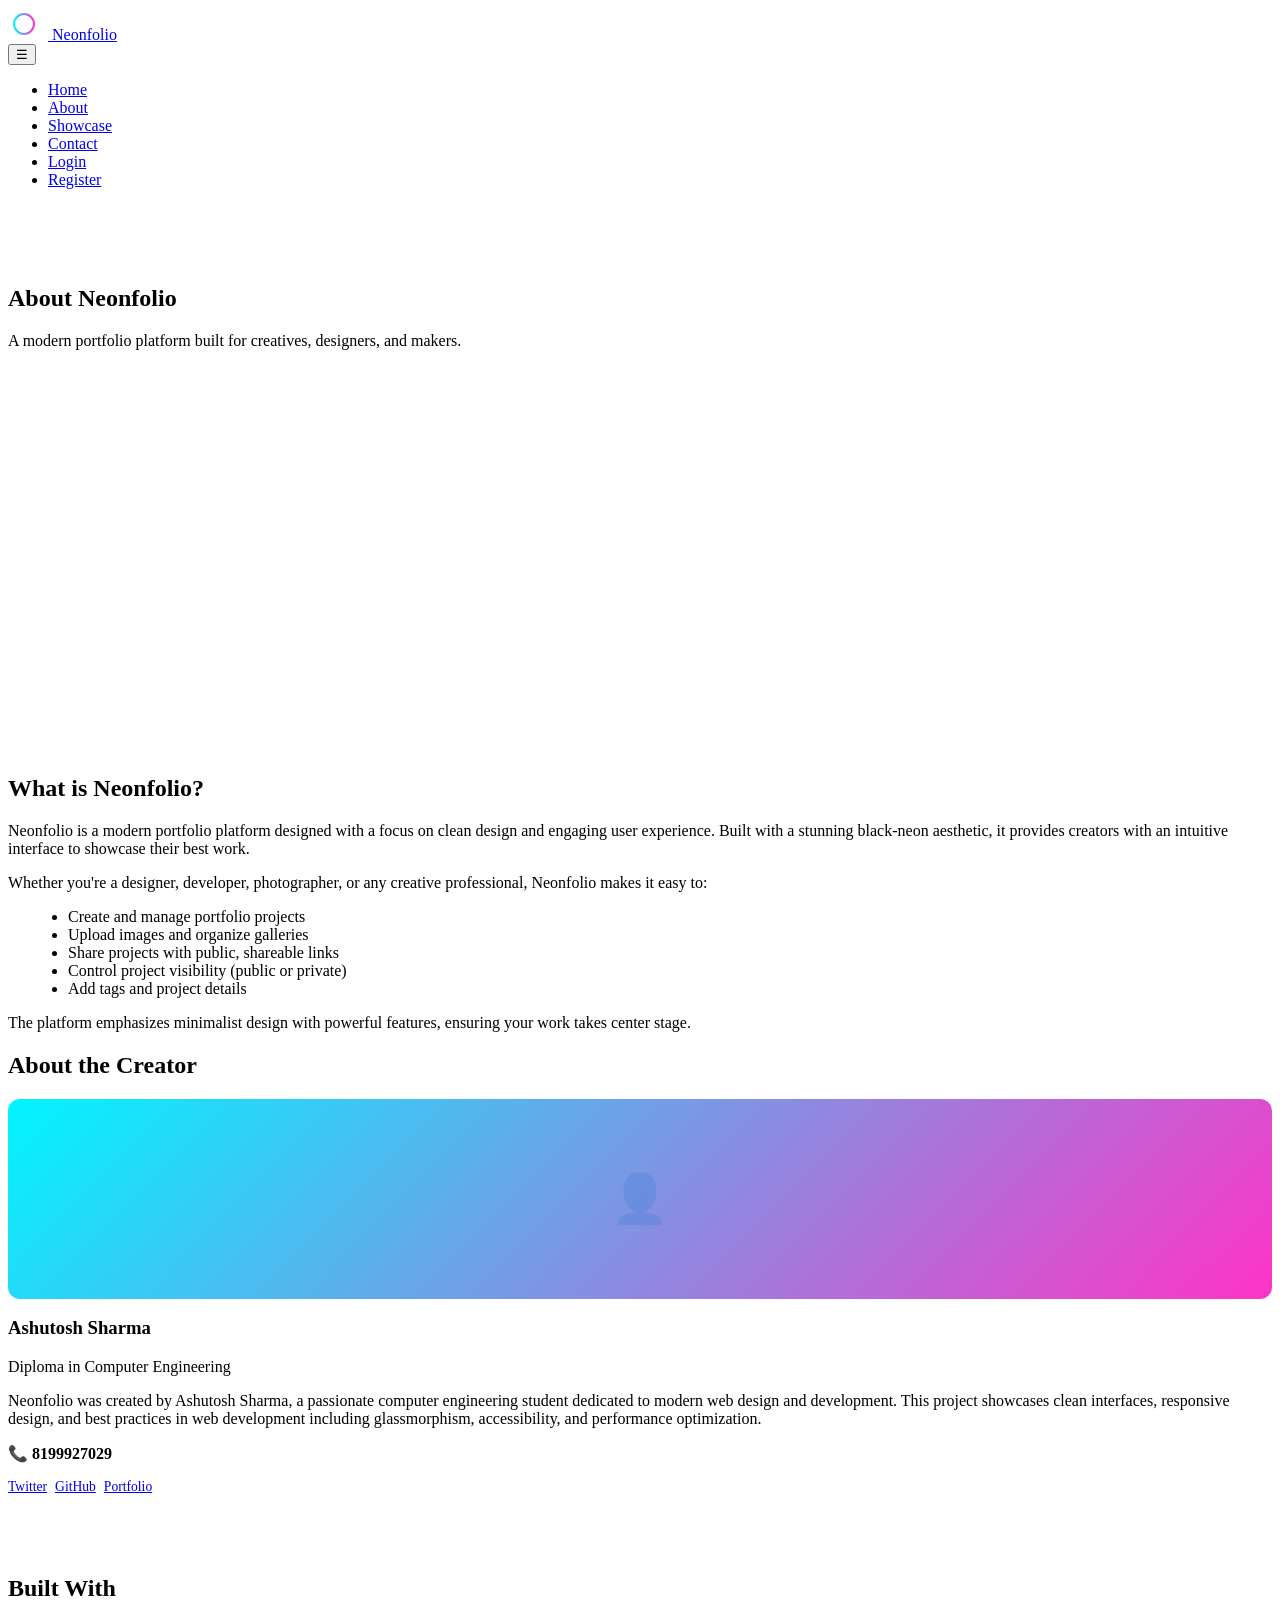
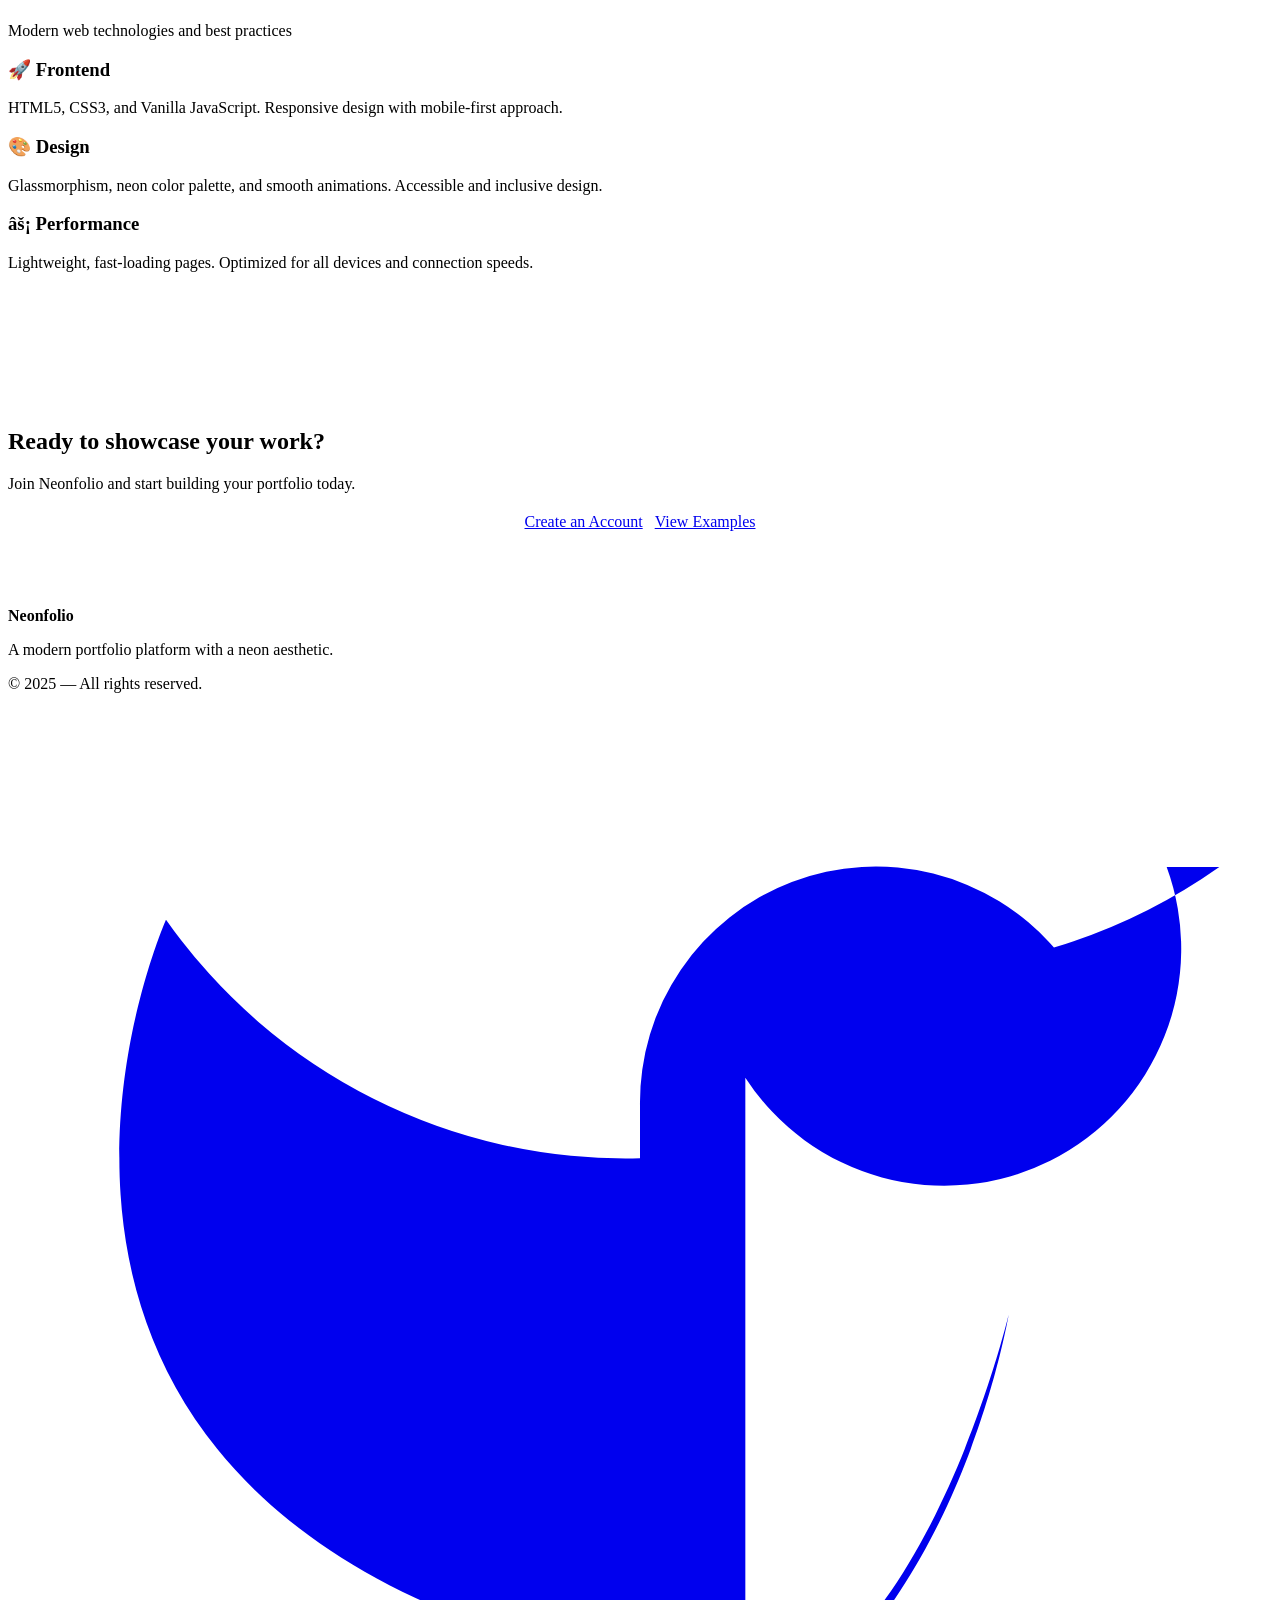
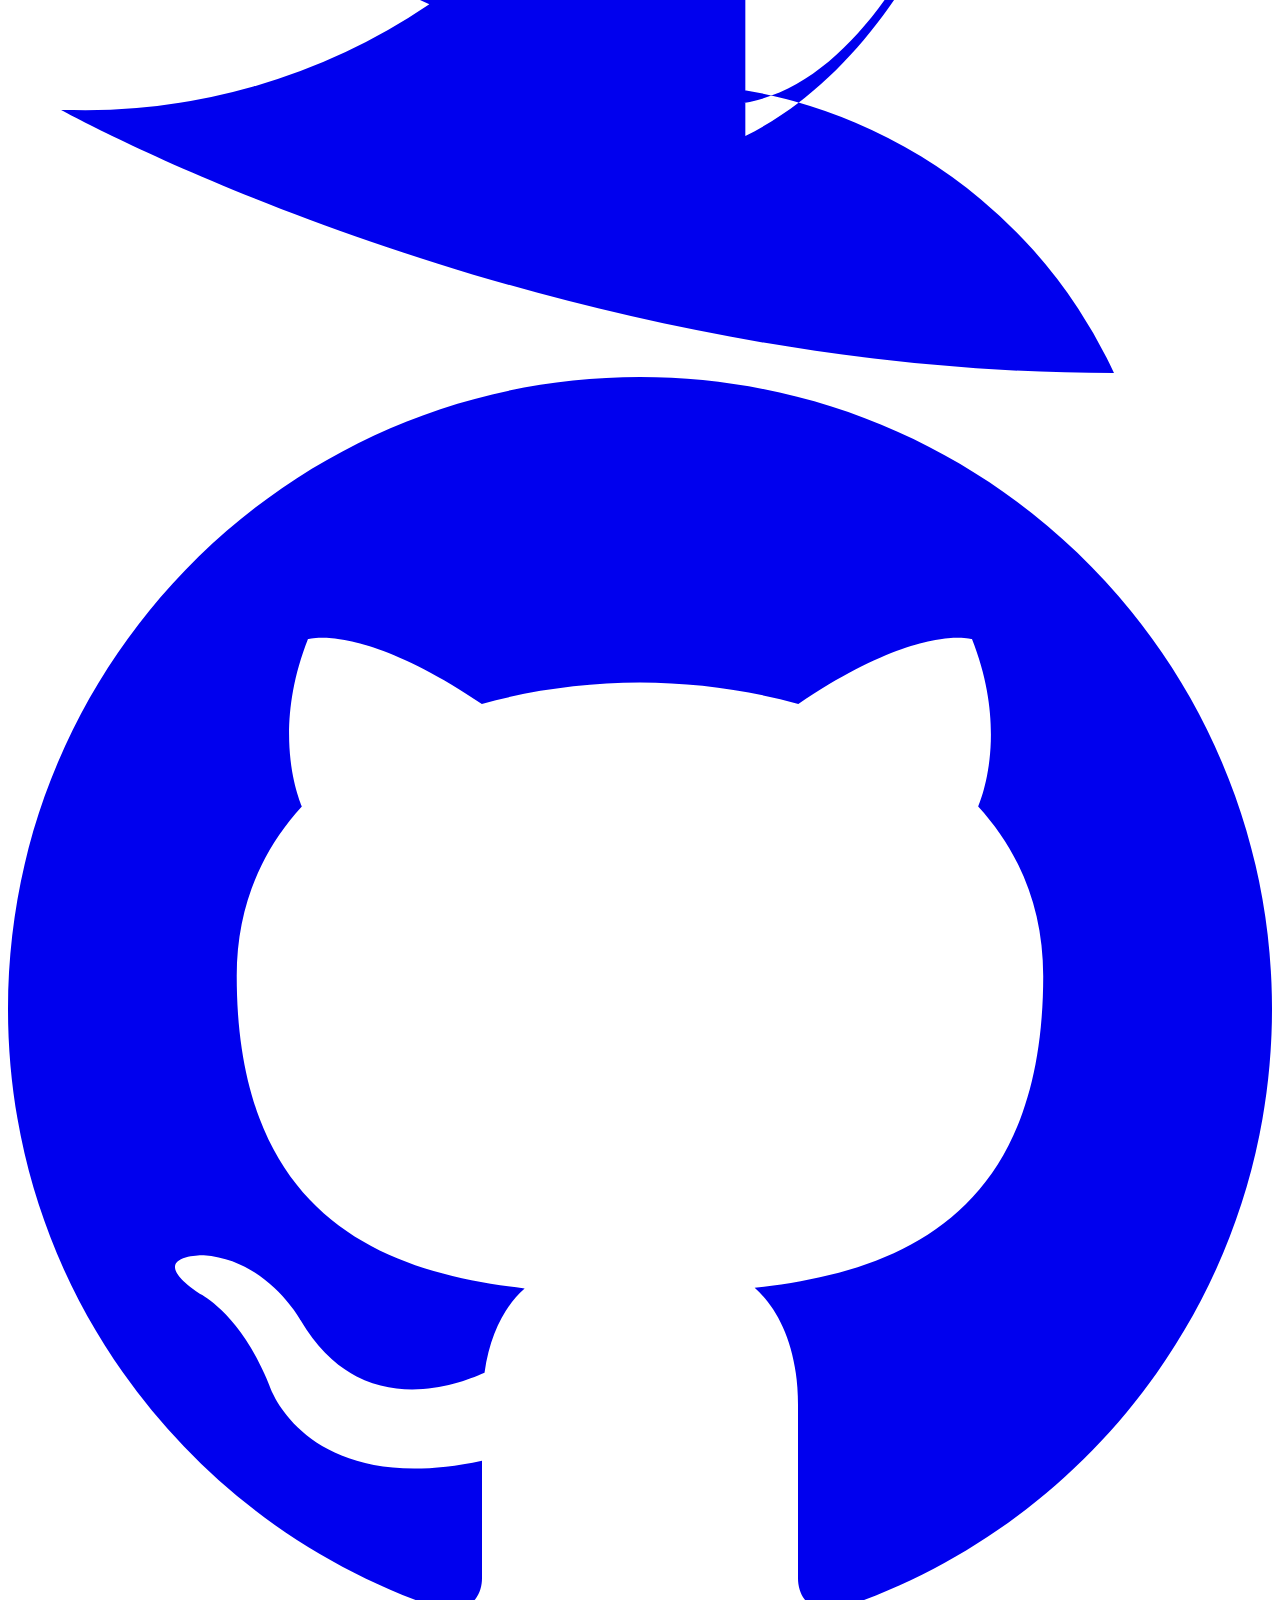
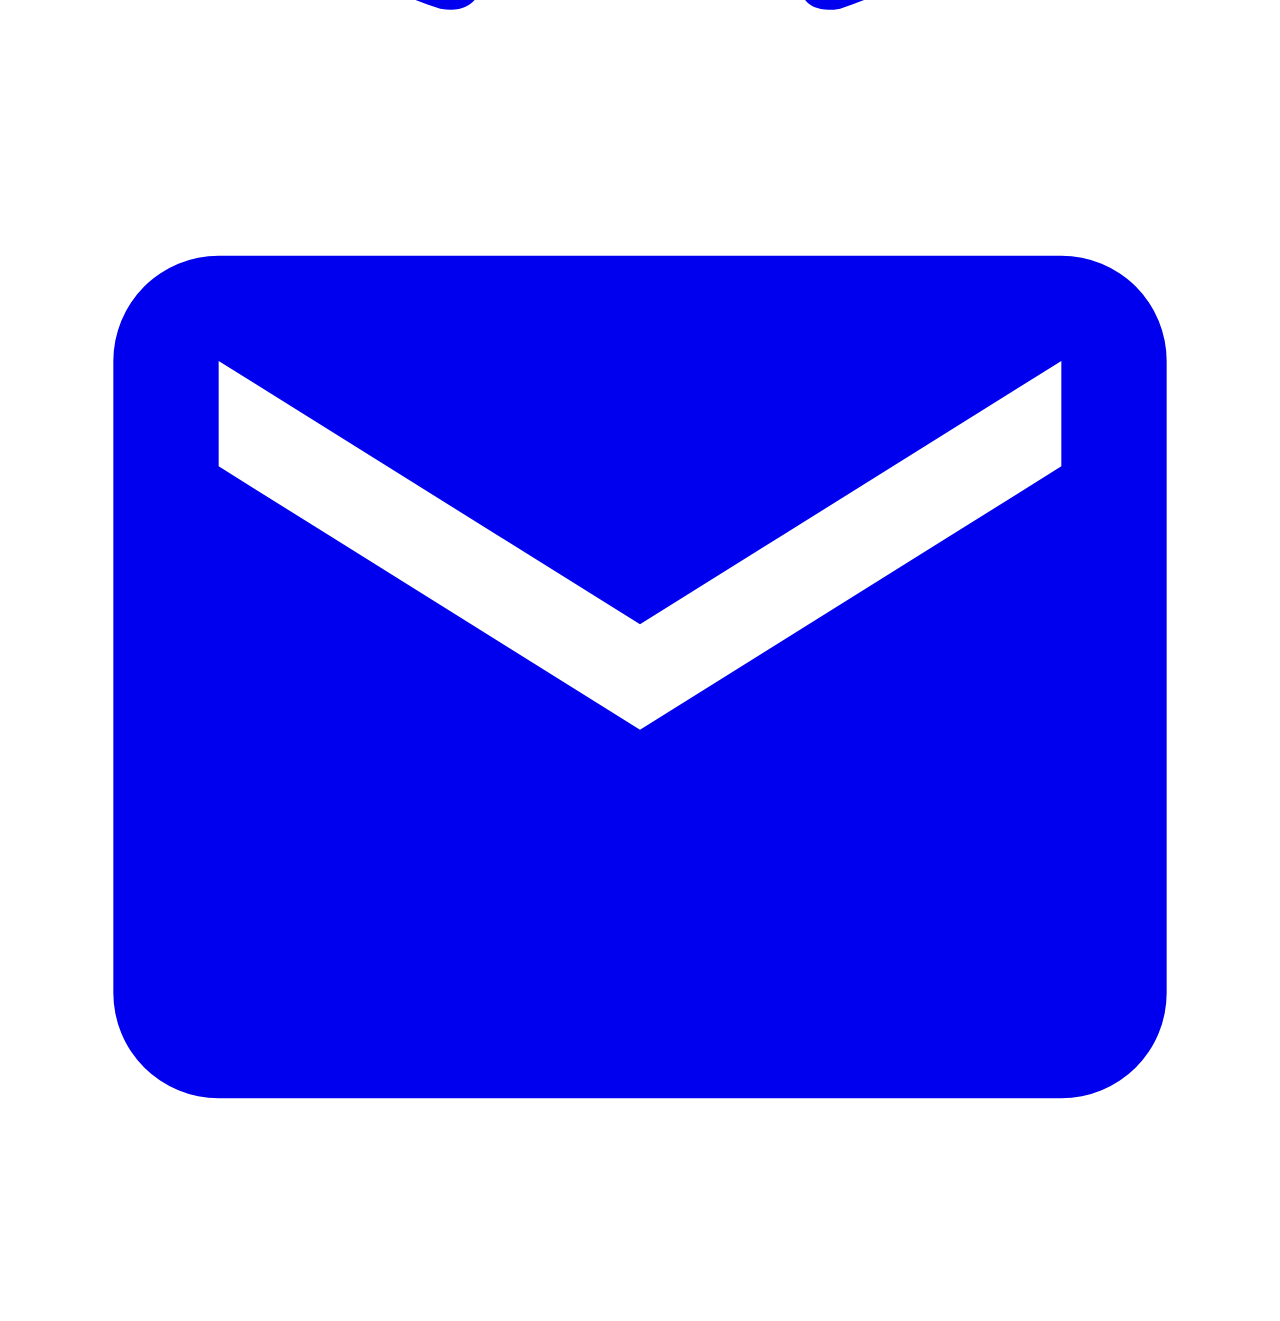
==== about.html @ 66eeae47 "Add files via upload" ====
﻿<!doctype html>
<html lang="en">
<head>
  <meta charset="utf-8">
  <meta name="viewport" content="width=device-width, initial-scale=1">
  <title>About Neonfolio - Built by Ashutosh Sharma</title>
  <meta name="description" content="About Neonfolio - Learn about our modern black-neon portfolio platform, built by Ashutosh Sharma, Diploma in Computer Engineering. Discover our mission and technology stack.">
  <meta name="keywords" content="about neonfolio, portfolio platform, ashutosh sharma, computer engineering, web design, modern portfolio">
  <meta name="author" content="Ashutosh Sharma">
  <meta name="theme-color" content="#050507">
  <meta property="og:title" content="About Neonfolio - Modern Portfolio Platform">
  <meta property="og:description" content="Learn about Neonfolio and meet the creator behind this modern neon-themed portfolio platform.">
  <meta property="og:type" content="website">
  <meta property="og:url" content="https://neonfolio.com/pages/about.html">
  <meta name="twitter:card" content="summary">
  <meta name="robots" content="index, follow">
  <link rel="canonical" href="https://neonfolio.com/pages/about.html">
  <link rel="stylesheet" href="../css/about.css">
  <link href="https://fonts.googleapis.com/css2?family=Inter:wght@300;400;600;700;800&display=swap" rel="stylesheet">
</head>
<body>
  <!-- HEADER / NAVIGATION -->
  <header class="site-header" role="banner">
    <div class="header-inner">
      <a href="../index.html" class="logo" aria-label="Neonfolio Home">
        <svg width="32" height="32" viewBox="0 0 32 32" fill="none" xmlns="http://www.w3.org/2000/svg" style="margin-right: 8px;">
          <defs>
            <linearGradient id="logo-grad" x1="0" x2="1">
              <stop offset="0" stop-color="#00F5FF"/>
              <stop offset="1" stop-color="#FF33C8"/>
            </linearGradient>
          </defs>
          <circle cx="16" cy="16" r="10" fill="none" stroke="url(#logo-grad)" stroke-width="2"/>
        </svg>
        Neonfolio
      </a>

      <nav class="main-nav" role="navigation" aria-label="Main Navigation">
        <button class="nav-toggle" aria-expanded="false" aria-controls="nav-list" aria-label="Toggle navigation">☰</button>
        <ul id="nav-list" class="nav-list" role="menubar">
          <li role="none"><a role="menuitem" href="index.html">Home</a></li>
          <li role="none"><a role="menuitem" href="about.html" class="active">About</a></li>
          <li role="none"><a role="menuitem" href="showcase.html">Showcase</a></li>
          <li role="none"><a role="menuitem" href="contact.html">Contact</a></li>
          <li role="none"><a role="menuitem" href="login.html">Login</a></li>
          <li role="none"><a class="btn btn-primary" href="register.html">Register</a></li>
        </ul>
      </nav>
    </div>
  </header>

  <!-- MAIN CONTENT -->
  <main role="main">

    <!-- PAGE HERO -->
    <section class="hero" style="min-height: 50vh; padding: 60px 0 40px;" aria-labelledby="page-title">
      <div class="hero-inner">
        <h1 id="page-title" class="hero-title">About Neonfolio</h1>
        <p class="hero-lead">A modern portfolio platform built for creatives, designers, and makers.</p>
      </div>
    </section>

    <!-- CONTENT -->
    <section class="container">
      <div class="grid-2">
        <!-- LEFT: DESCRIPTION -->
        <div>
          <h2>What is Neonfolio?</h2>
          <div class="neon-underline"></div>
          
          <p>Neonfolio is a modern portfolio platform designed with a focus on clean design and engaging user experience. Built with a stunning black-neon aesthetic, it provides creators with an intuitive interface to showcase their best work.</p>

          <p>Whether you're a designer, developer, photographer, or any creative professional, Neonfolio makes it easy to:</p>

          <ul style="margin-left: 20px; margin-bottom: 16px;">
            <li>Create and manage portfolio projects</li>
            <li>Upload images and organize galleries</li>
            <li>Share projects with public, shareable links</li>
            <li>Control project visibility (public or private)</li>
            <li>Add tags and project details</li>
          </ul>

          <p>The platform emphasizes minimalist design with powerful features, ensuring your work takes center stage.</p>
        </div>

        <!-- RIGHT: ABOUT CREATOR -->
        <div>
          <h2>About the Creator</h2>
          <div class="neon-underline"></div>
          
          <div class="card">
            <div style="width: 100%; height: 200px; background: linear-gradient(135deg, #00F5FF, #FF33C8); border-radius: 12px; display: flex; align-items: center; justify-content: center; margin-bottom: 16px; color: rgba(255,255,255,0.2); font-size: 3rem;">
              👤
            </div>
            
            <h3>Ashutosh Sharma</h3>
            <p class="muted">Diploma in Computer Engineering</p>
            
            <p>Neonfolio was created by Ashutosh Sharma, a passionate computer engineering student dedicated to modern web design and development. This project showcases clean interfaces, responsive design, and best practices in web development including glassmorphism, accessibility, and performance optimization.</p>

            <p class="muted">📞 <strong>8199927029</strong></p>

            <div style="display: flex; gap: 8px; margin-top: 16px;">
              <a href="#" class="btn btn-secondary" style="font-size: 0.85rem;">Twitter</a>
              <a href="#" class="btn btn-secondary" style="font-size: 0.85rem;">GitHub</a>
              <a href="#" class="btn btn-secondary" style="font-size: 0.85rem;">Portfolio</a>
            </div>
          </div>
        </div>
      </div>
    </section>

    <!-- TECH STACK -->
    <section class="container" style="padding-top: 60px; padding-bottom: 60px;">
      <h2 class="section-title">Built With</h2>
      <p class="section-subtitle">Modern web technologies and best practices</p>

      <div class="grid-3">
        <div class="card">
          <h3>🚀 Frontend</h3>
          <p>HTML5, CSS3, and Vanilla JavaScript. Responsive design with mobile-first approach.</p>
        </div>
        <div class="card">
          <h3>🎨 Design</h3>
          <p>Glassmorphism, neon color palette, and smooth animations. Accessible and inclusive design.</p>
        </div>
        <div class="card">
          <h3>âš¡ Performance</h3>
          <p>Lightweight, fast-loading pages. Optimized for all devices and connection speeds.</p>
        </div>
      </div>
    </section>

    <!-- CTA -->
    <section class="container text-center" style="padding: 60px 0;">
      <div class="neon-underline" style="margin: 0 auto 20px;"></div>
      <h2>Ready to showcase your work?</h2>
      <p class="muted" style="margin-bottom: 20px;">Join Neonfolio and start building your portfolio today.</p>
      
      <div style="display: flex; gap: 12px; justify-content: center; flex-wrap: wrap;">
        <a href="register.html" class="btn btn-primary">Create an Account</a>
        <a href="showcase.html" class="btn btn-outline">View Examples</a>
      </div>
    </section>

  </main>

  <!-- FOOTER -->
  <footer class="site-footer" role="contentinfo">
    <div class="footer-inner">
      <div class="footer-info">
        <p style="font-weight: 600; color: var(--text-primary);">Neonfolio</p>
        <p class="muted">A modern portfolio platform with a neon aesthetic.</p>
        <p class="muted">&copy; 2025 — All rights reserved.</p>
      </div>
      <div style="justify-self: end;">
        <div class="socials">
          <a href="#" aria-label="Twitter" class="social" title="Twitter">
            <svg viewBox="0 0 24 24" fill="currentColor"><path d="M23 3a10.9 10.9 0 01-3.14 1.53 4.48 4.48 0 00-7.86 3v1A10.66 10.66 0 013 4s-4 9 5 13a11.64 11.64 0 01-7 2s9 5 20 5a9.5 9.5 0 00-9-5.5c4.75 2.45 7-7 7-7s-1 6-5 8V7a4.5 4.5 0 008-4z"/></svg>
          </a>
          <a href="#" aria-label="GitHub" class="social" title="GitHub">
            <svg viewBox="0 0 24 24" fill="currentColor"><path d="M12 0c-6.626 0-12 5.373-12 12 0 5.302 3.438 9.8 8.207 11.387.599.111.793-.261.793-.577v-2.234c-3.338.726-4.033-1.416-4.033-1.416-.546-1.387-1.333-1.756-1.333-1.756-1.089-.745.083-.729.083-.729 1.205.084 1.839 1.237 1.839 1.237 1.07 1.834 2.807 1.304 3.492.997.107-.775.418-1.305.762-1.604-2.665-.305-5.467-1.334-5.467-5.931 0-1.311.469-2.381 1.236-3.221-.124-.303-.535-1.524.117-3.176 0 0 1.008-.322 3.301 1.23.957-.266 1.983-.399 3.003-.404 1.02.005 2.047.138 3.006.404 2.291-1.552 3.297-1.23 3.297-1.23.653 1.653.242 2.874.118 3.176.77.84 1.235 1.911 1.235 3.221 0 4.609-2.807 5.624-5.479 5.921.43.372.823 1.102.823 2.222v3.293c0 .319.192.694.801.576 4.765-1.589 8.199-6.086 8.199-11.386 0-6.627-5.373-12-12-12z"/></svg>
          </a>
          <a href="#" aria-label="Email" class="social" title="Email">
            <svg viewBox="0 0 24 24" fill="currentColor"><path d="M20 4H4a2 2 0 00-2 2v12a2 2 0 002 2h16a2 2 0 002-2V6a2 2 0 00-2-2zm0 4l-8 5-8-5V6l8 5 8-5v2z"/></svg>
          </a>
        </div>
      </div>
    </div>
  </footer>

  <script defer src="../js/nav-utils.js"></script>
  <script defer src="../js/about.js"></script>
</body>
</html>
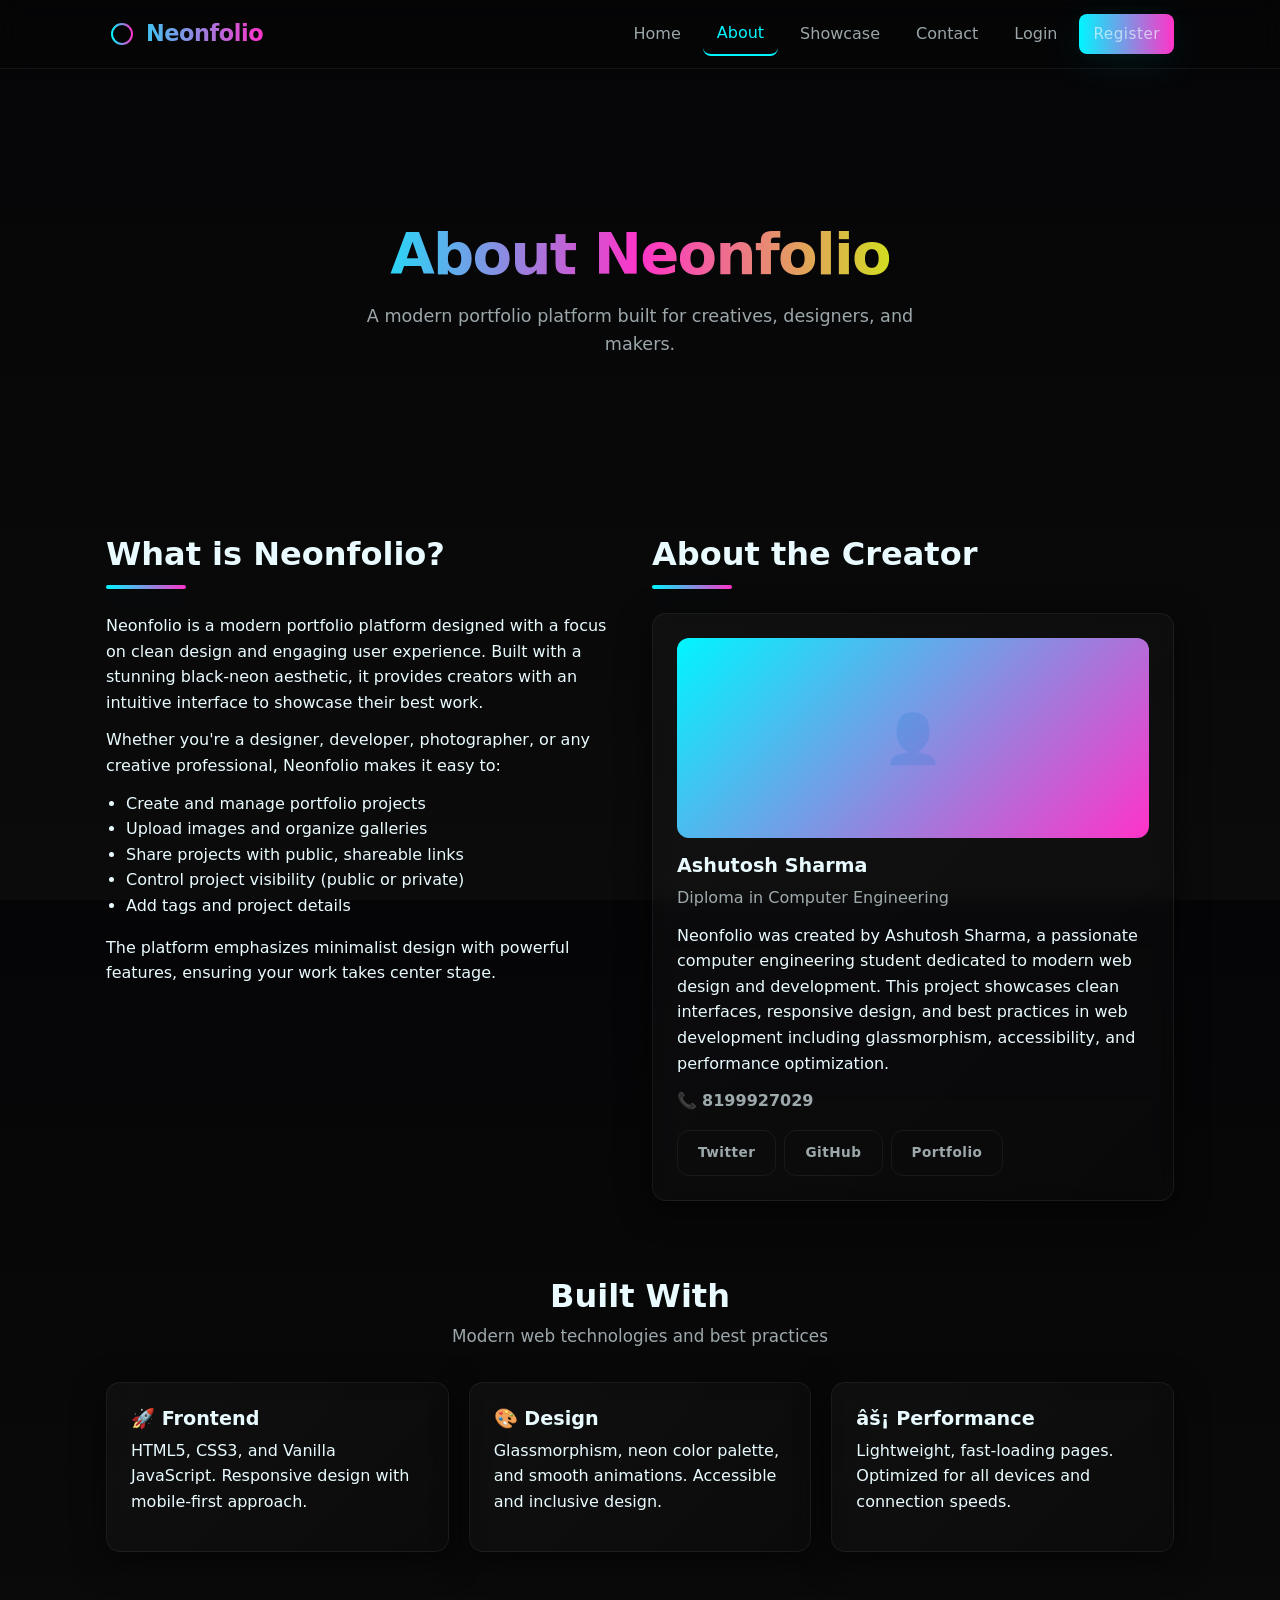
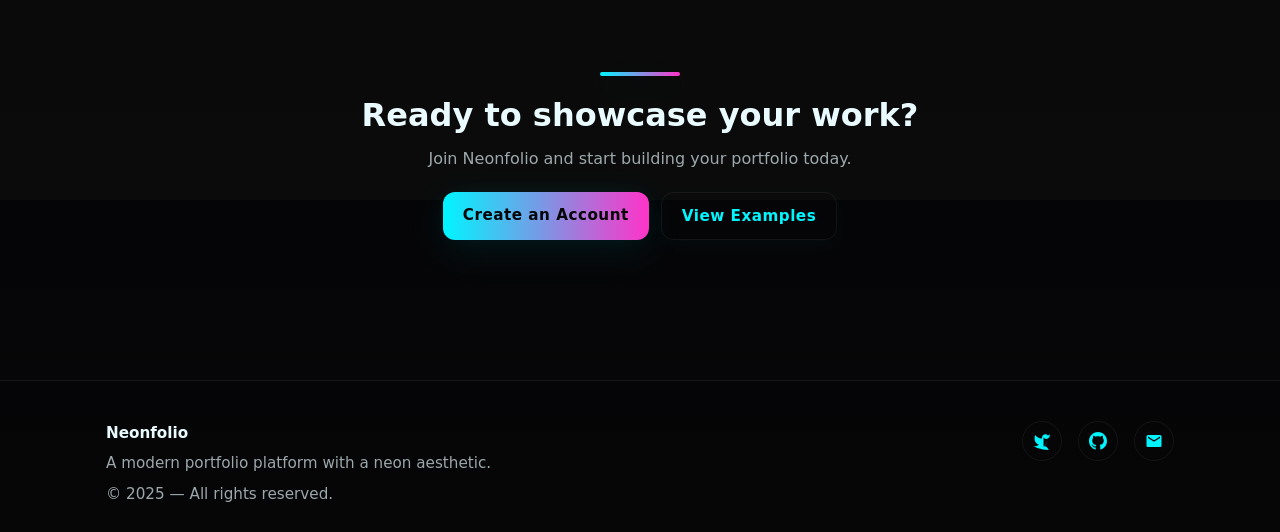
==== commit 8edaf0db: "Update about.html" ====
--- a/about.html
+++ b/about.html
@@ -15,7 +15,7 @@
   <meta name="twitter:card" content="summary">
   <meta name="robots" content="index, follow">
   <link rel="canonical" href="https://neonfolio.com/pages/about.html">
-  <link rel="stylesheet" href="../css/about.css">
+  <link rel="stylesheet" href="about.css">
   <link href="https://fonts.googleapis.com/css2?family=Inter:wght@300;400;600;700;800&display=swap" rel="stylesheet">
 </head>
 <body>
@@ -174,3 +174,4 @@
 </body>
 </html>
 
+
--- a/about.css
+++ b/about.css
@@ -0,0 +1,452 @@
+/* ===================================
+   NEONFOLIO - ABOUT PAGE STYLESHEET
+   About-specific styles
+   =================================== */
+
+:root {
+  --bg-0: #050507;
+  --bg-1: #0b0b0b;
+  --bg-2: #121214;
+  --text-primary: #e9fbff;
+  --text-muted: rgba(233, 251, 255, 0.66);
+  --neon-cyan: #00F5FF;
+  --neon-magenta: #FF33C8;
+  --neon-lime: #C8FF00;
+  --glass-light: rgba(255, 255, 255, 0.03);
+  --glass-border: rgba(255, 255, 255, 0.06);
+  --radius: 14px;
+  --radius-sm: 8px;
+  --max-width: 1100px;
+  --glow-cyan: 0 10px 40px rgba(0, 245, 255, 0.08), 0 0 20px rgba(0, 245, 255, 0.04);
+  --glow-magenta: 0 10px 40px rgba(255, 51, 200, 0.08), 0 0 20px rgba(255, 51, 200, 0.04);
+  --transition: all 0.16s ease;
+}
+
+* {
+  margin: 0;
+  padding: 0;
+  box-sizing: border-box;
+}
+
+html, body {
+  height: 100%;
+}
+
+body {
+  font-family: "Inter", "Poppins", system-ui, -apple-system, "Segoe UI", Roboto, "Helvetica Neue", Arial, sans-serif;
+  background: linear-gradient(180deg, var(--bg-0), var(--bg-1));
+  color: var(--text-primary);
+  line-height: 1.6;
+  overflow-x: hidden;
+}
+
+.container {
+  max-width: var(--max-width);
+  margin: 0 auto;
+  padding: 16px;
+}
+
+/* HEADER / NAVIGATION */
+.site-header {
+  position: sticky;
+  top: 0;
+  z-index: 100;
+  background: rgba(5, 5, 7, 0.8);
+  backdrop-filter: blur(12px);
+  border-bottom: 1px solid var(--glass-border);
+  padding: 12px 0;
+}
+
+.header-inner {
+  display: flex;
+  align-items: center;
+  justify-content: space-between;
+  max-width: var(--max-width);
+  margin: 0 auto;
+  padding: 0 16px;
+}
+
+.logo {
+  display: flex;
+  align-items: center;
+  text-decoration: none;
+  font-size: 1.4rem;
+  font-weight: 800;
+  letter-spacing: -0.02em;
+  background: linear-gradient(90deg, var(--neon-cyan), var(--neon-magenta));
+  -webkit-background-clip: text;
+  -webkit-text-fill-color: transparent;
+  background-clip: text;
+  transition: var(--transition);
+}
+
+.logo:hover {
+  text-shadow: 0 20px 80px rgba(0, 245, 255, 0.12);
+}
+
+.nav-toggle {
+  display: none;
+  background: transparent;
+  border: 1px solid var(--glass-border);
+  color: var(--text-muted);
+  padding: 8px 12px;
+  border-radius: var(--radius-sm);
+  cursor: pointer;
+  font-size: 1.4rem;
+  transition: var(--transition);
+}
+
+.nav-toggle:hover, .nav-toggle:focus {
+  outline: none;
+  color: var(--neon-cyan);
+  box-shadow: var(--glow-cyan);
+}
+
+.nav-list {
+  list-style: none;
+  display: flex;
+  gap: 8px;
+  align-items: center;
+}
+
+.nav-list a {
+  display: block;
+  padding: 8px 14px;
+  color: var(--text-muted);
+  text-decoration: none;
+  border-radius: var(--radius-sm);
+  transition: var(--transition);
+  font-weight: 500;
+}
+
+.nav-list a:hover, .nav-list a:focus {
+  outline: none;
+  color: var(--neon-cyan);
+  box-shadow: var(--glow-cyan);
+}
+
+.nav-list a.active {
+  color: var(--neon-cyan);
+  border-bottom: 2px solid var(--neon-cyan);
+}
+
+/* BUTTONS */
+.btn {
+  display: inline-block;
+  padding: 11px 20px;
+  border: none;
+  border-radius: 12px;
+  font-weight: 600;
+  text-decoration: none;
+  cursor: pointer;
+  transition: var(--transition);
+  font-size: 0.95rem;
+  letter-spacing: 0.5px;
+}
+
+.btn-primary {
+  background: linear-gradient(90deg, var(--neon-cyan), var(--neon-magenta));
+  color: var(--bg-0);
+  box-shadow: var(--glow-cyan);
+}
+
+.btn-primary:hover {
+  transform: translateY(-3px);
+  box-shadow: 0 20px 80px rgba(0, 245, 255, 0.12), 0 0 32px rgba(255, 51, 200, 0.06);
+}
+
+.btn-outline {
+  background: transparent;
+  border: 1px solid var(--glass-border);
+  color: var(--neon-cyan);
+  box-shadow: 0 6px 20px rgba(0, 245, 255, 0.03);
+}
+
+.btn-outline:hover {
+  transform: translateY(-3px);
+  border-color: var(--neon-cyan);
+  box-shadow: var(--glow-cyan);
+}
+
+.btn-secondary {
+  background: transparent;
+  border: 1px solid var(--glass-border);
+  color: var(--text-muted);
+}
+
+.btn-secondary:hover {
+  transform: translateY(-2px);
+  color: var(--neon-magenta);
+  border-color: var(--neon-magenta);
+  box-shadow: var(--glow-magenta);
+}
+
+/* CARDS & GLASS EFFECT */
+.card {
+  background: linear-gradient(135deg, var(--glass-light), rgba(255, 255, 255, 0.01));
+  border: 1px solid var(--glass-border);
+  border-radius: var(--radius);
+  padding: 24px;
+  backdrop-filter: blur(8px);
+  box-shadow: 0 8px 32px rgba(0, 0, 0, 0.6);
+  transition: var(--transition);
+}
+
+.card:hover {
+  transform: translateY(-6px);
+  box-shadow: 0 20px 80px rgba(0, 245, 255, 0.06);
+  border-color: rgba(255, 255, 255, 0.1);
+}
+
+/* HERO SECTION */
+.hero {
+  position: relative;
+  padding: 80px 0 60px;
+  overflow: hidden;
+  min-height: 50vh;
+  display: flex;
+  align-items: center;
+  justify-content: center;
+}
+
+.hero-inner {
+  position: relative;
+  z-index: 2;
+  text-align: center;
+}
+
+.hero-title {
+  font-size: clamp(2rem, 6vw, 3.6rem);
+  font-weight: 800;
+  line-height: 1.05;
+  letter-spacing: -0.03em;
+  background: linear-gradient(90deg, var(--neon-cyan), var(--neon-magenta), var(--neon-lime));
+  -webkit-background-clip: text;
+  -webkit-text-fill-color: transparent;
+  background-clip: text;
+  margin-bottom: 16px;
+}
+
+.hero-lead {
+  font-size: 1.1rem;
+  color: var(--text-muted);
+  max-width: 600px;
+  margin: 0 auto 24px;
+}
+
+/* SECTIONS */
+section {
+  padding: 60px 0;
+}
+
+.section-title {
+  font-size: 2rem;
+  font-weight: 800;
+  margin-bottom: 8px;
+  text-align: center;
+}
+
+.section-subtitle {
+  color: var(--text-muted);
+  text-align: center;
+  margin-bottom: 32px;
+  font-size: 1.05rem;
+}
+
+/* GRID LAYOUTS */
+.grid-2 {
+  display: grid;
+  grid-template-columns: 1fr;
+  gap: 24px;
+}
+
+.grid-3 {
+  display: grid;
+  grid-template-columns: 1fr;
+  gap: 20px;
+}
+
+@media (min-width: 720px) {
+  .grid-2 {
+    grid-template-columns: 1fr 1fr;
+  }
+
+  .grid-3 {
+    grid-template-columns: repeat(3, 1fr);
+  }
+}
+
+@media (min-width: 1100px) {
+  .grid-3 {
+    grid-template-columns: repeat(3, 1fr);
+  }
+}
+
+/* FOOTER */
+.site-footer {
+  background: rgba(5, 5, 7, 0.6);
+  border-top: 1px solid var(--glass-border);
+  padding: 40px 0 20px;
+  margin-top: 80px;
+}
+
+.footer-inner {
+  display: grid;
+  grid-template-columns: 1fr;
+  gap: 24px;
+  max-width: var(--max-width);
+  margin: 0 auto;
+  padding: 0 16px;
+}
+
+@media (min-width: 720px) {
+  .footer-inner {
+    grid-template-columns: 1fr 1fr;
+    align-items: start;
+  }
+}
+
+.footer-info p {
+  margin-bottom: 6px;
+  font-size: 0.95rem;
+}
+
+.socials {
+  display: flex;
+  gap: 16px;
+  justify-content: flex-start;
+}
+
+.social {
+  display: flex;
+  align-items: center;
+  justify-content: center;
+  width: 40px;
+  height: 40px;
+  border-radius: 50%;
+  border: 1px solid var(--glass-border);
+  color: var(--neon-cyan);
+  transition: var(--transition);
+}
+
+.social:hover {
+  background: rgba(0, 245, 255, 0.1);
+  box-shadow: var(--glow-cyan);
+}
+
+.social svg {
+  width: 18px;
+  height: 18px;
+}
+
+/* TYPOGRAPHY & UTILITIES */
+h1, h2, h3, h4, h5, h6 {
+  color: var(--text-primary);
+  line-height: 1.2;
+}
+
+h2 {
+  font-size: clamp(1.4rem, 3vw, 2rem);
+  font-weight: 700;
+  margin-bottom: 12px;
+}
+
+h3 {
+  font-size: 1.2rem;
+  font-weight: 600;
+  margin-bottom: 8px;
+}
+
+p {
+  margin-bottom: 12px;
+  color: var(--text-primary);
+}
+
+a {
+  color: var(--neon-cyan);
+  text-decoration: none;
+  transition: var(--transition);
+}
+
+a:hover, a:focus {
+  outline: none;
+  color: var(--neon-magenta);
+}
+
+.muted {
+  color: var(--text-muted);
+}
+
+.neon-underline {
+  height: 4px;
+  width: 80px;
+  border-radius: 999px;
+  background: linear-gradient(90deg, var(--neon-cyan), var(--neon-magenta));
+  box-shadow: 0 8px 32px rgba(0, 245, 255, 0.08);
+  margin: 12px 0 24px;
+}
+
+.text-center {
+  text-align: center;
+}
+
+/* RESPONSIVE */
+@media (max-width: 719px) {
+  .nav-toggle {
+    display: inline-flex;
+  }
+
+  .nav-list {
+    display: none;
+    position: absolute;
+    top: 100%;
+    left: 0;
+    right: 0;
+    flex-direction: column;
+    background: rgba(5, 5, 7, 0.95);
+    backdrop-filter: blur(12px);
+    border: 1px solid var(--glass-border);
+    border-top: none;
+    padding: 12px;
+    border-radius: 0 0 var(--radius) var(--radius);
+    z-index: 50;
+  }
+
+  .nav-list.open {
+    display: flex;
+  }
+
+  section {
+    padding: 40px 0;
+  }
+
+  .hero {
+    padding: 60px 0 40px;
+  }
+
+  .grid-2,
+  .grid-3 {
+    grid-template-columns: 1fr;
+  }
+}
+
+/* ACCESSIBILITY */
+.visually-hidden {
+  position: absolute;
+  width: 1px;
+  height: 1px;
+  padding: 0;
+  margin: -1px;
+  overflow: hidden;
+  clip: rect(0, 0, 0, 0);
+  white-space: nowrap;
+  border: 0;
+}
+
+@media (prefers-reduced-motion: reduce) {
+  * {
+    animation-duration: 0.01ms !important;
+    animation-iteration-count: 1 !important;
+    transition-duration: 0.01ms !important;
+  }
+}
